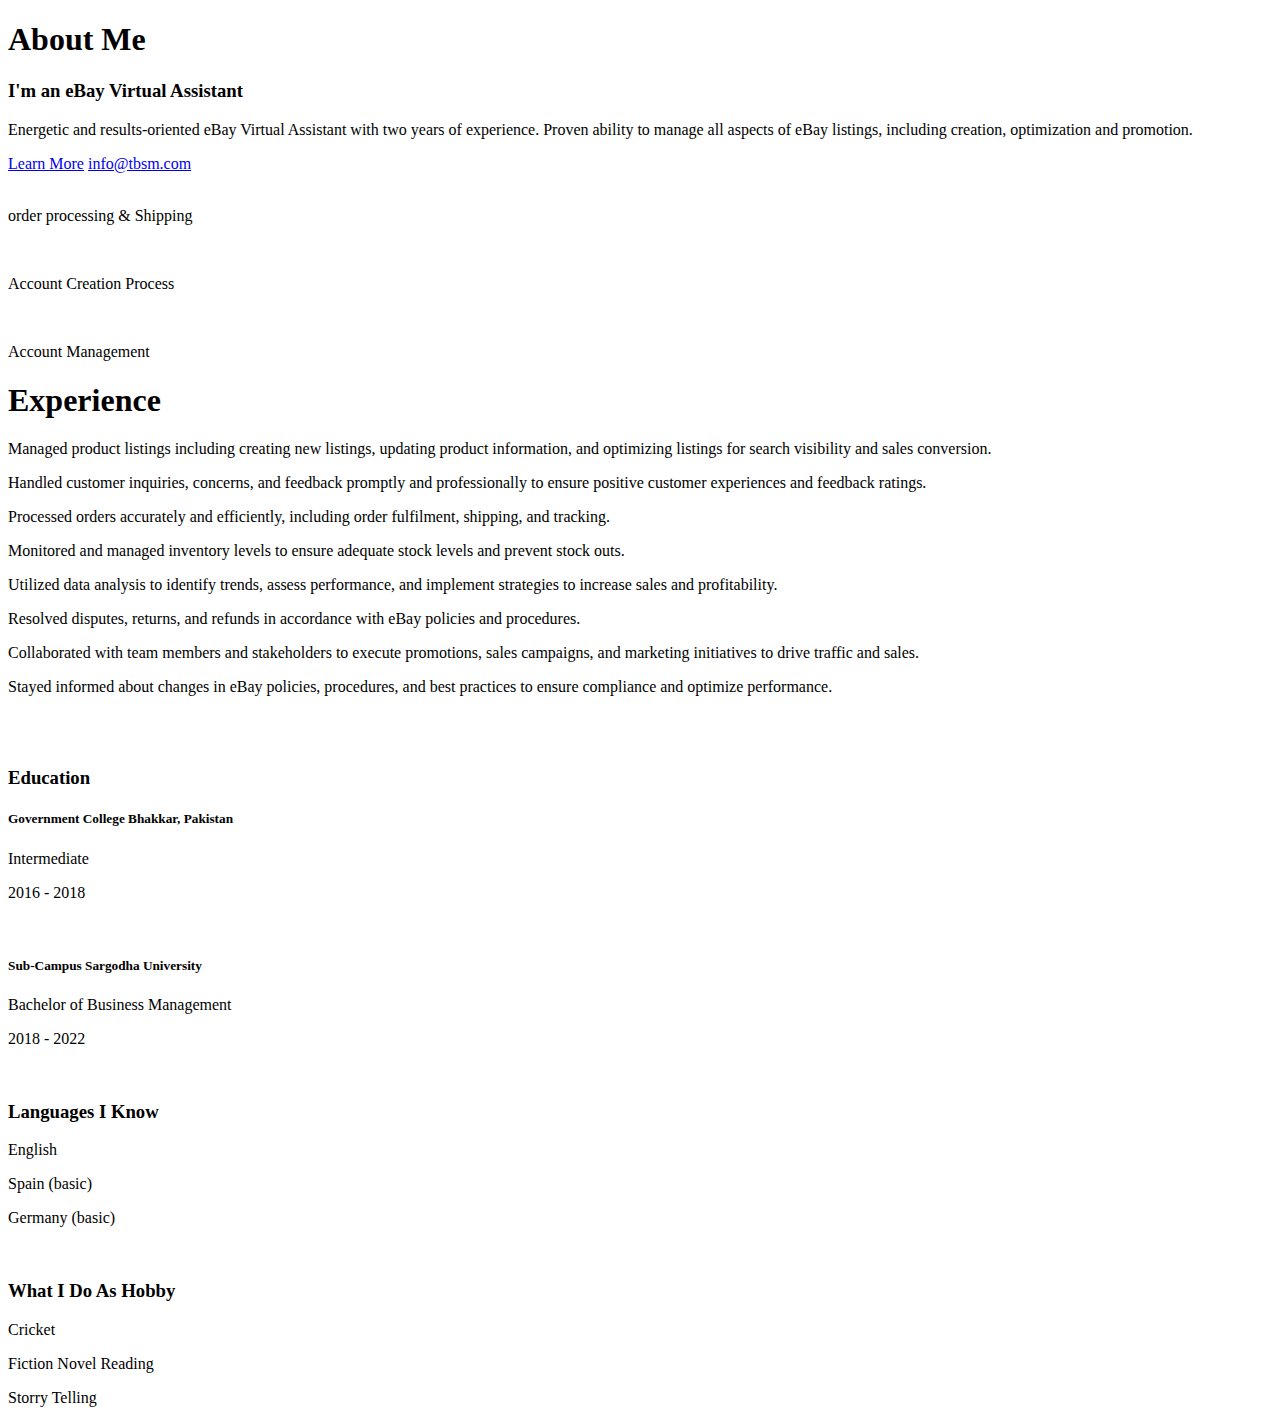
==== about.html @ 0dbe69a9 "Add files via upload" ====
<!DOCTYPE html>
<html lang="en">
<head>
    <meta charset="UTF-8">
    <meta name="viewport" content="width=device-width, initial-scale=1.0">
    <title>Tabbasum Raza</title>
    <script
        src="https://code.jquery.com/jquery-3.3.1.js"
        integrity="sha256-2Kok7MbOyxpgUVvAk/HJ2jigOSYS2auK4Pfzbm7uH60="
        crossorigin="anonymous">
    </script>
    <link rel="stylesheet" href="Assets/fontawesome/css/all.css">
    <link rel="stylesheet" href="Assets/bootstrap/bootstrap.min.css">
    <link rel="stylesheet" href="Assets/css/style.css">

</head>
<body>
    <div class="header-div" id="header"></div>

    <section class="home-hero-section about-hero-section">
        <div class="row">
            <div class="col-sm-10 col-md-5 intro-col">
                <div class="intro-wrap">
                    <p class="social">
                        <a href="#"><i class="fa-brands fa-facebook"></i></a>
                        <a href="#"><i class="fa-brands fa-instagram"></i></a>
                    </p>
                    <!-- <h3>Hello, It's Me</h3> -->
                    <h1>About Me</h1>
                    <h3>I'm an <span class="highlight">eBay Virtual Assistant</span></h3>
                    <p>
                        Energetic and results-oriented eBay Virtual Assistant with two years of experience. Proven ability to manage all aspects of eBay listings, including creation, optimization and promotion.
                    </p>
                    <div class="basic-btn-div">
                        <a class="btn-primary" href="#">Learn&nbsp;More</a>
                        <a class="btn-outline" href="#"><i class="fa-solid fa-envelope"></i>info@tbsm.com</a>
                    </div>
                </div>
            </div>
            <div class="col-sm-12 skill-circles">
                <div>
                    <img src="Assets/images/95.png" alt="">
                    <p>order processing & Shipping</p>
                </div>
                <div>
                    <img src="Assets/images/90.png" alt="">
                    <p>Account Creation Process</p>
                </div>
                <div>
                    <img src="Assets/images/85.png" alt="">
                    <p>Account Management</p>
                </div>
            </div>
        </div>
        
    </section>

    <section class="expertise-section about-experience-section">
        <div class="row">
            <div class="col-md-6">
                <h1>Experience</h1>
                <div class="exp-text">
                    <div class="line-wrap">
                        <div class="exp-line"></div>
                    </div>
                    <p><span class="bold">Managed product listings</span> including creating new listings, updating product information, and optimizing listings for search visibility and sales conversion.</p>
                </div>
                <div class="exp-text">
                    <div class="line-wrap">
                        <div class="exp-line"></div>
                    </div>
                    <p><span class="bold">Handled customer inquiries,</span> concerns, and feedback promptly and professionally to ensure positive customer experiences and feedback ratings.</p>
                </div>
                <div class="exp-text">
                    <div class="line-wrap">
                        <div class="exp-line"></div>
                    </div>
                    <p><span class="bold">Processed orders</span> accurately and efficiently, including order fulfilment, shipping, and tracking.</p>
                </div>
                <div class="exp-text">
                    <div class="line-wrap">
                        <div class="exp-line"></div>
                    </div>
                    <p><span class="bold">Monitored and managed inventory levels</span> to ensure adequate stock levels and prevent stock outs.</p>
                </div>
                <div class="exp-text">
                    <div class="line-wrap">
                        <div class="exp-line"></div>
                    </div>
                    <p><span class="bold">Utilized data analysis</span> to identify trends, assess performance, and implement strategies to increase sales and profitability.</p>
                </div>
                <div class="exp-text">
                    <div class="line-wrap">
                        <div class="exp-line"></div>
                    </div>
                    <p><span class="bold">Resolved disputes, returns, and refunds</span> in accordance with eBay policies and procedures.</p>
                </div>
                <div class="exp-text">
                    <div class="line-wrap">
                        <div class="exp-line"></div>
                    </div>
                    <p><span class="bold">Collaborated with team members</span> and stakeholders to execute promotions, sales campaigns, and marketing initiatives to drive traffic and sales.</p>
                </div>
                <div class="exp-text">
                    <div class="line-wrap">
                        <div class="exp-line"></div>
                    </div>
                    <p><span class="bold">Stayed informed</span> about changes in eBay policies, procedures, and best practices to ensure compliance and optimize performance.</p>
                </div>
            </div>
            <div class="col-md-6 exp-img">
                <img src="Assets/images/experience.png" alt="">
            </div>
        </div>
    </section>

    <section class="education-lang-section">
        <div class="row">
            <div class="col-sm-12 col-md-3 edu-lang-col">
                <div class="edu-wrap">
                    <img src="Assets/images/education-img.png" alt="">
                    <div>
                        <h3>Education</h3>
                        <h5>Government College Bhakkar, Pakistan</h5>
                        <p>Intermediate</p>
                        <p>2016 - 2018</p>
                        <br>
                        <h5>Sub-Campus Sargodha University</h5>
                        <p>Bachelor of Business Management</p>
                        <p>2018 - 2022</p>
                    </div>
                </div>
            </div>
            <div class="col-sm-12 col-md-3 edu-lang-col">
                <div class="edu-wrap">
                    <img src="Assets/images/language-img.png" alt="">
                    <div>
                        <h3>Languages I Know</h3>
                        
                        <p>English</p>
                        <p>Spain (basic)</p>
                        <p>Germany (basic)</p>
                    </div>
                </div>
            </div>
            <div class="col-sm-12 col-md-3 edu-lang-col">
                <div class="edu-wrap">
                    <img src="Assets/images/hobby-img.png" alt="">
                    <div>
                        <h3>What I Do As Hobby</h3>
                        <p>Cricket</p>
                        <p>Fiction Novel Reading</p>
                        <p>Storry Telling</p>
                    </div>
                </div>
            </div>
        </div>
    </section>



   

    

    <div id="footer"></div>


    <script src="Assets/javascipt/main-script.js"></script>
    
</body>
</html>
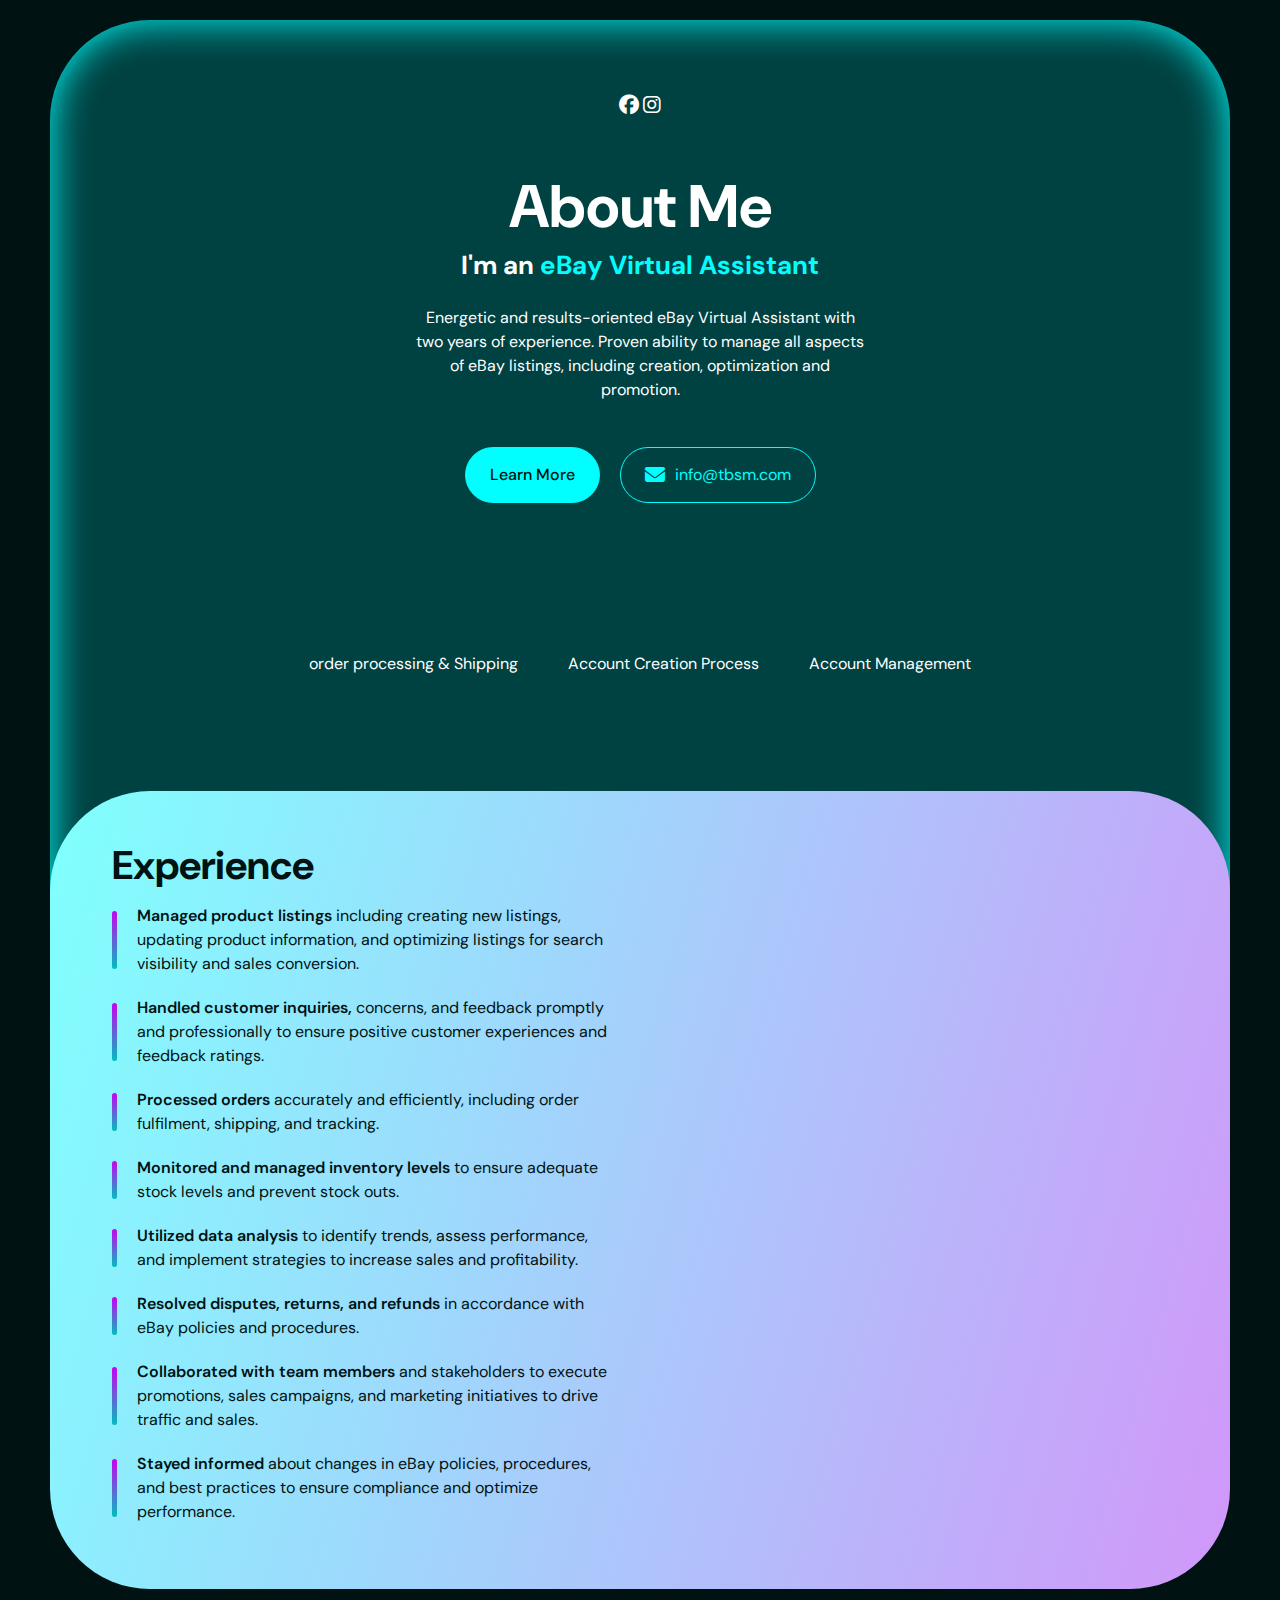
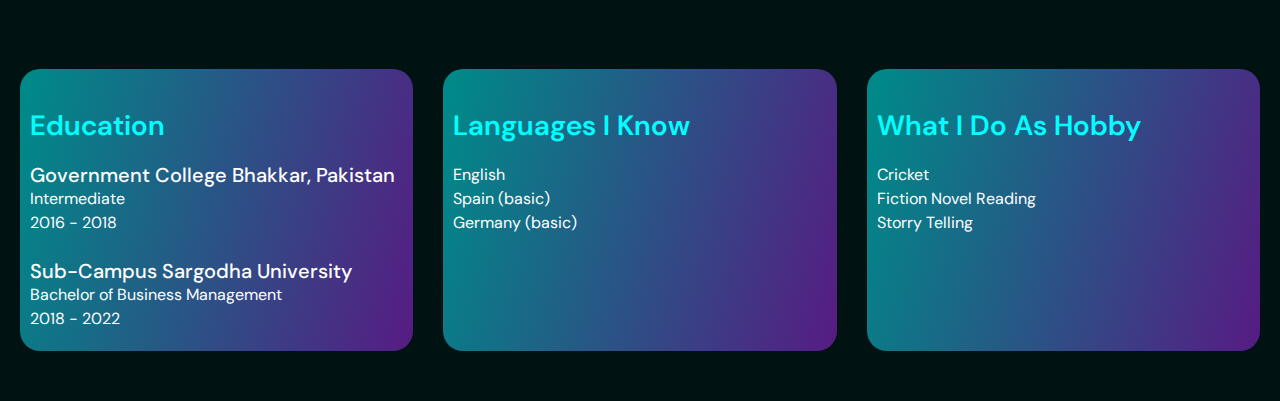
==== commit 85c3b63d: "Update about.html" ====
--- a/about.html
+++ b/about.html
@@ -9,9 +9,9 @@
         integrity="sha256-2Kok7MbOyxpgUVvAk/HJ2jigOSYS2auK4Pfzbm7uH60="
         crossorigin="anonymous">
     </script>
-    <link rel="stylesheet" href="Assets/fontawesome/css/all.css">
-    <link rel="stylesheet" href="Assets/bootstrap/bootstrap.min.css">
-    <link rel="stylesheet" href="Assets/css/style.css">
+    <link rel="stylesheet" href="assets/fontawesome/css/all.css">
+    <link rel="stylesheet" href="assets/bootstrap/bootstrap.min.css">
+    <link rel="stylesheet" href="assets/css/style.css">
 
 </head>
 <body>
@@ -166,7 +166,7 @@
     <div id="footer"></div>
 
 
-    <script src="Assets/javascipt/main-script.js"></script>
+    <script src="assets/javascipt/main-script.js"></script>
     
 </body>
-</html>+</html>
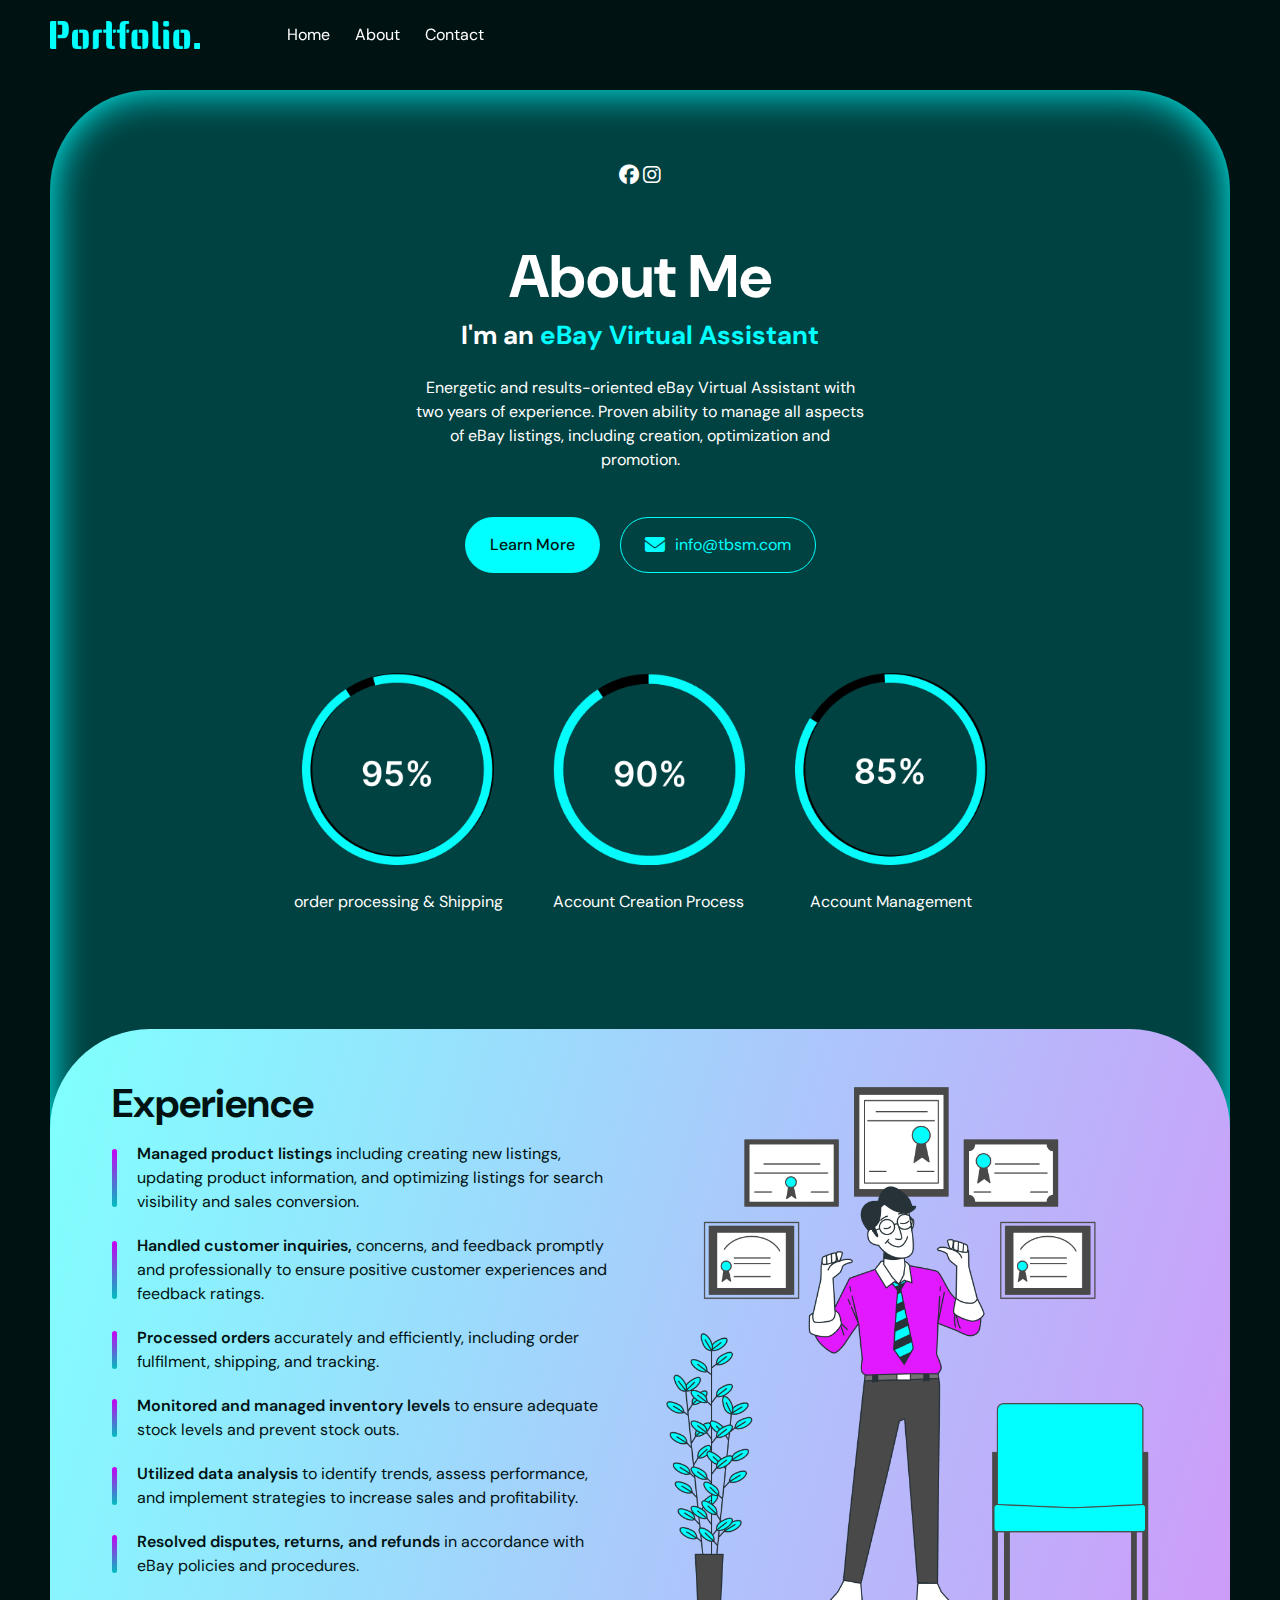
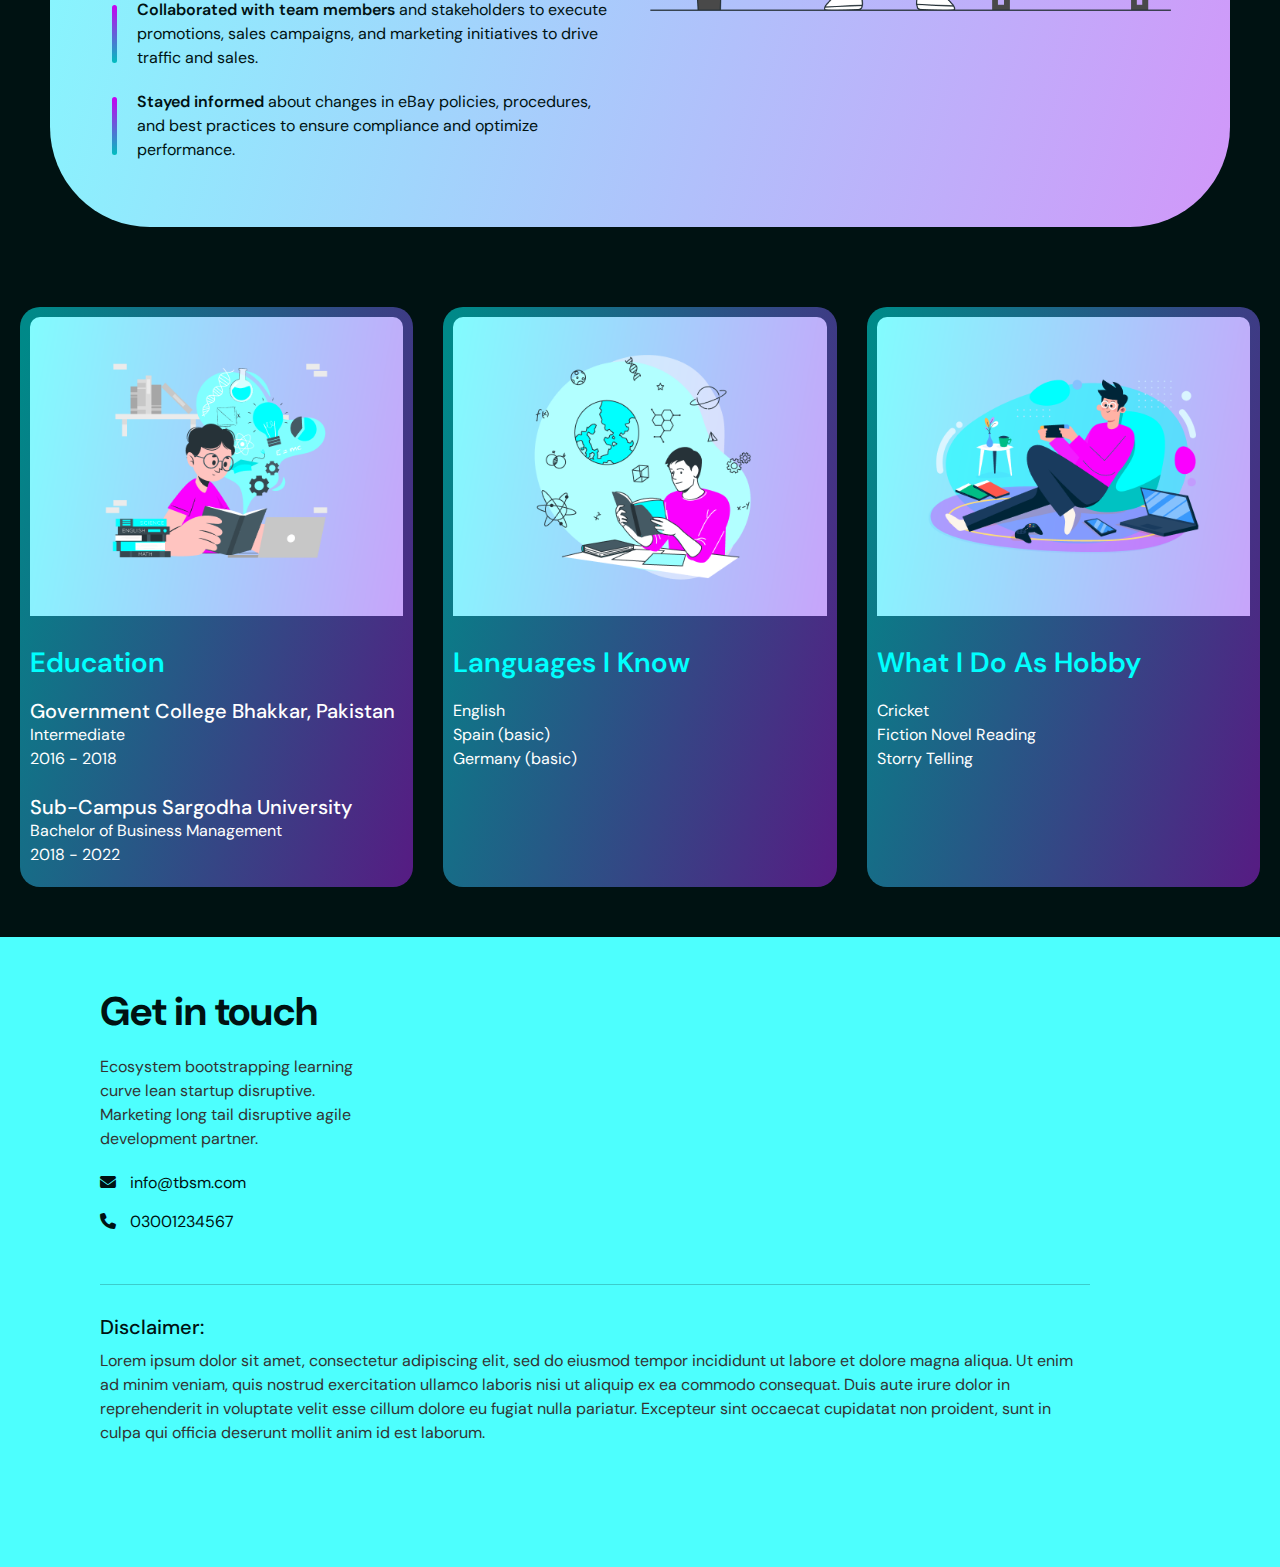
==== commit e61464c8: "Add files via upload" ====
--- a/about.html
+++ b/about.html
@@ -15,7 +15,28 @@
 
 </head>
 <body>
-    <div class="header-div" id="header"></div>
+    <div class="header-div" id="header">
+        <header id="navbar-id">
+            <nav>
+              <div class="brand-logo">
+                <a href="index.html"><img src="assets/images/logo.png" alt="logo"></a>
+              </div>
+        
+              <ul id="navLinks" class="hide">
+                <li><a class="home-item" onclick="applyTab()" href="index.html">Home</a></li>
+                <li><a class="about-item" onclick="applyTab2()" href="about.html">About</a></li>
+                <li><a class="contact-item" onclick="applyTab3()" href="contact.html">Contact</a></li>
+              </ul>
+        
+              <div class="menu-btn" id="menu-btn">
+                <div class="menu-bar"></div>
+                <div class="menu-bar"></div>
+                <div class="menu-bar"></div>
+              </div>
+            </nav>
+            
+          </header>
+    </div>
 
     <section class="home-hero-section about-hero-section">
         <div class="row">
@@ -39,15 +60,15 @@
             </div>
             <div class="col-sm-12 skill-circles">
                 <div>
-                    <img src="Assets/images/95.png" alt="">
+                    <img src="assets/images/95.png" alt="">
                     <p>order processing & Shipping</p>
                 </div>
                 <div>
-                    <img src="Assets/images/90.png" alt="">
+                    <img src="assets/images/90.png" alt="">
                     <p>Account Creation Process</p>
                 </div>
                 <div>
-                    <img src="Assets/images/85.png" alt="">
+                    <img src="assets/images/85.png" alt="">
                     <p>Account Management</p>
                 </div>
             </div>
@@ -109,7 +130,7 @@
                 </div>
             </div>
             <div class="col-md-6 exp-img">
-                <img src="Assets/images/experience.png" alt="">
+                <img src="assets/images/experience.png" alt="">
             </div>
         </div>
     </section>
@@ -118,7 +139,7 @@
         <div class="row">
             <div class="col-sm-12 col-md-3 edu-lang-col">
                 <div class="edu-wrap">
-                    <img src="Assets/images/education-img.png" alt="">
+                    <img src="assets/images/education-img.png" alt="">
                     <div>
                         <h3>Education</h3>
                         <h5>Government College Bhakkar, Pakistan</h5>
@@ -133,7 +154,7 @@
             </div>
             <div class="col-sm-12 col-md-3 edu-lang-col">
                 <div class="edu-wrap">
-                    <img src="Assets/images/language-img.png" alt="">
+                    <img src="assets/images/language-img.png" alt="">
                     <div>
                         <h3>Languages I Know</h3>
                         
@@ -145,7 +166,7 @@
             </div>
             <div class="col-sm-12 col-md-3 edu-lang-col">
                 <div class="edu-wrap">
-                    <img src="Assets/images/hobby-img.png" alt="">
+                    <img src="assets/images/hobby-img.png" alt="">
                     <div>
                         <h3>What I Do As Hobby</h3>
                         <p>Cricket</p>
@@ -163,10 +184,35 @@
 
     
 
-    <div id="footer"></div>
+    <div id="footer">
+        <section class="footer">
+
+            <div class="row">
+                
+                <div class="col-sm-4 col-md-3 footer-col">
+                    <h1>Get in touch</h1>
+                    <p> Ecosystem bootstrapping learning curve lean startup disruptive.
+                        Marketing long tail disruptive agile development partner.
+                    </p>
+                    <div class="footer-icon-div">
+                        <a href="#"><i class="fa-solid fa-envelope"></i> info@tbsm.com</a>
+                        <a href="#"><i class="fa-solid fa-phone"></i> 03001234567</a>
+                    </div>
+                </div>
+                <div class="col-sm-11 footer-policy-col">
+                    <div class="footer-line"></div>
+                    <h5>Disclaimer:</h5>
+                    <p>
+                        Lorem ipsum dolor sit amet, consectetur adipiscing elit, sed do eiusmod tempor incididunt ut labore et dolore magna aliqua. Ut enim ad minim veniam, quis nostrud exercitation ullamco laboris nisi ut aliquip ex ea commodo consequat. Duis aute irure dolor in reprehenderit in voluptate velit esse cillum dolore eu fugiat nulla pariatur. Excepteur sint occaecat cupidatat non proident, sunt in culpa qui officia deserunt mollit anim id est laborum.
+                    </p>
+                    
+                </div>
+            </div>
+        </section>
+    </div>
 
 
     <script src="assets/javascipt/main-script.js"></script>
     
 </body>
-</html>
+</html>